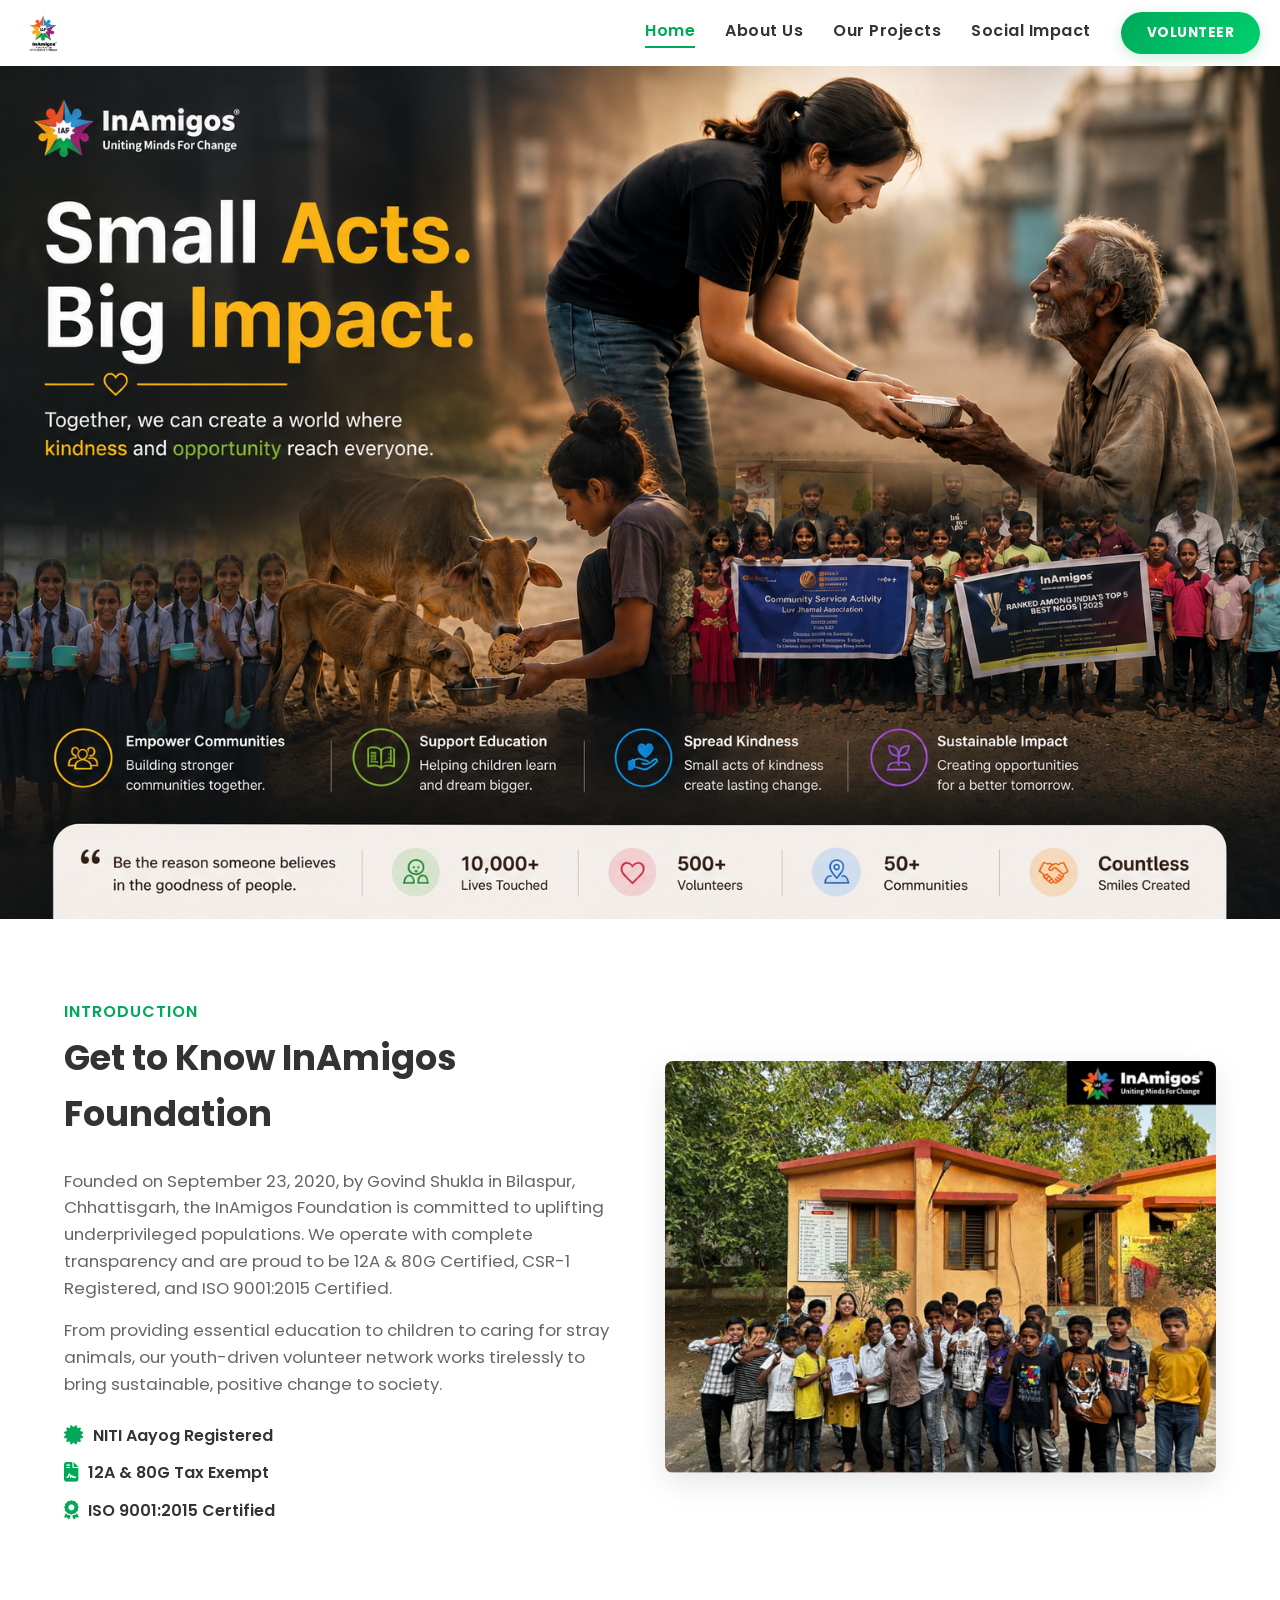
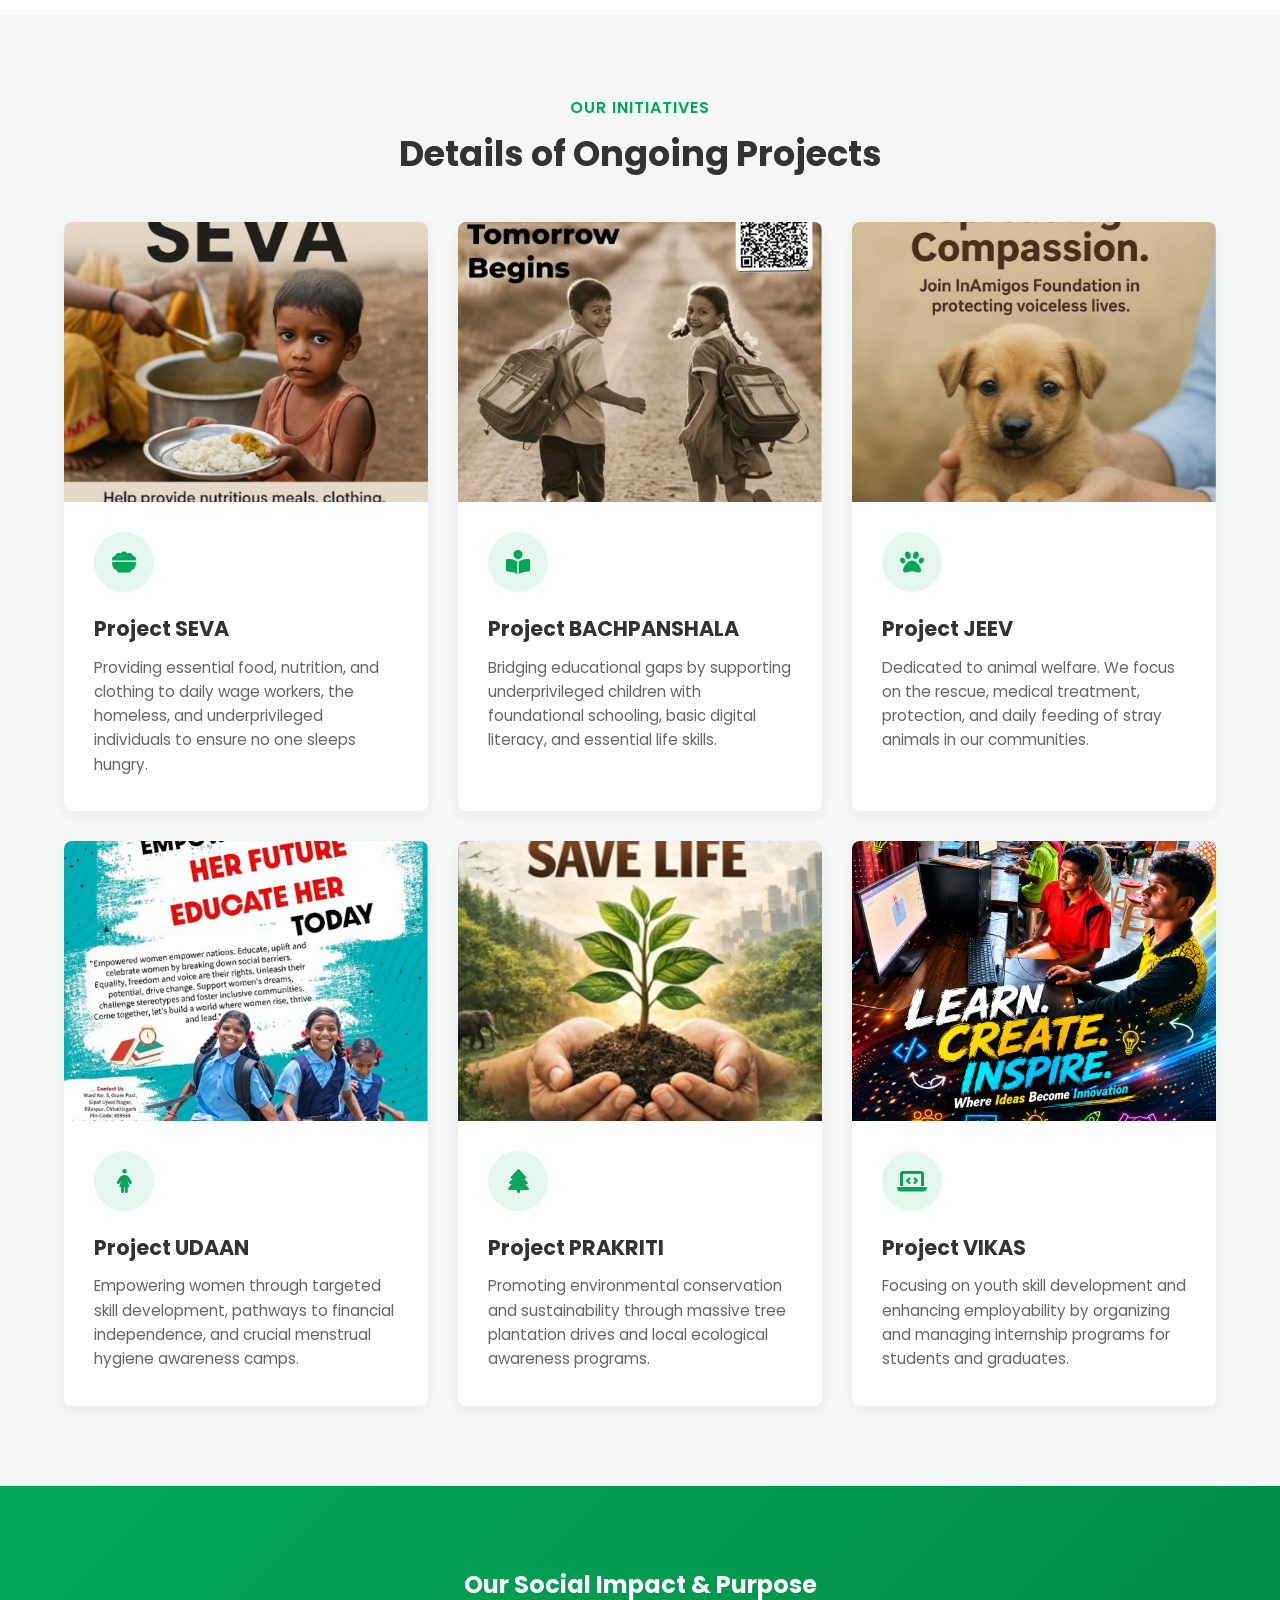
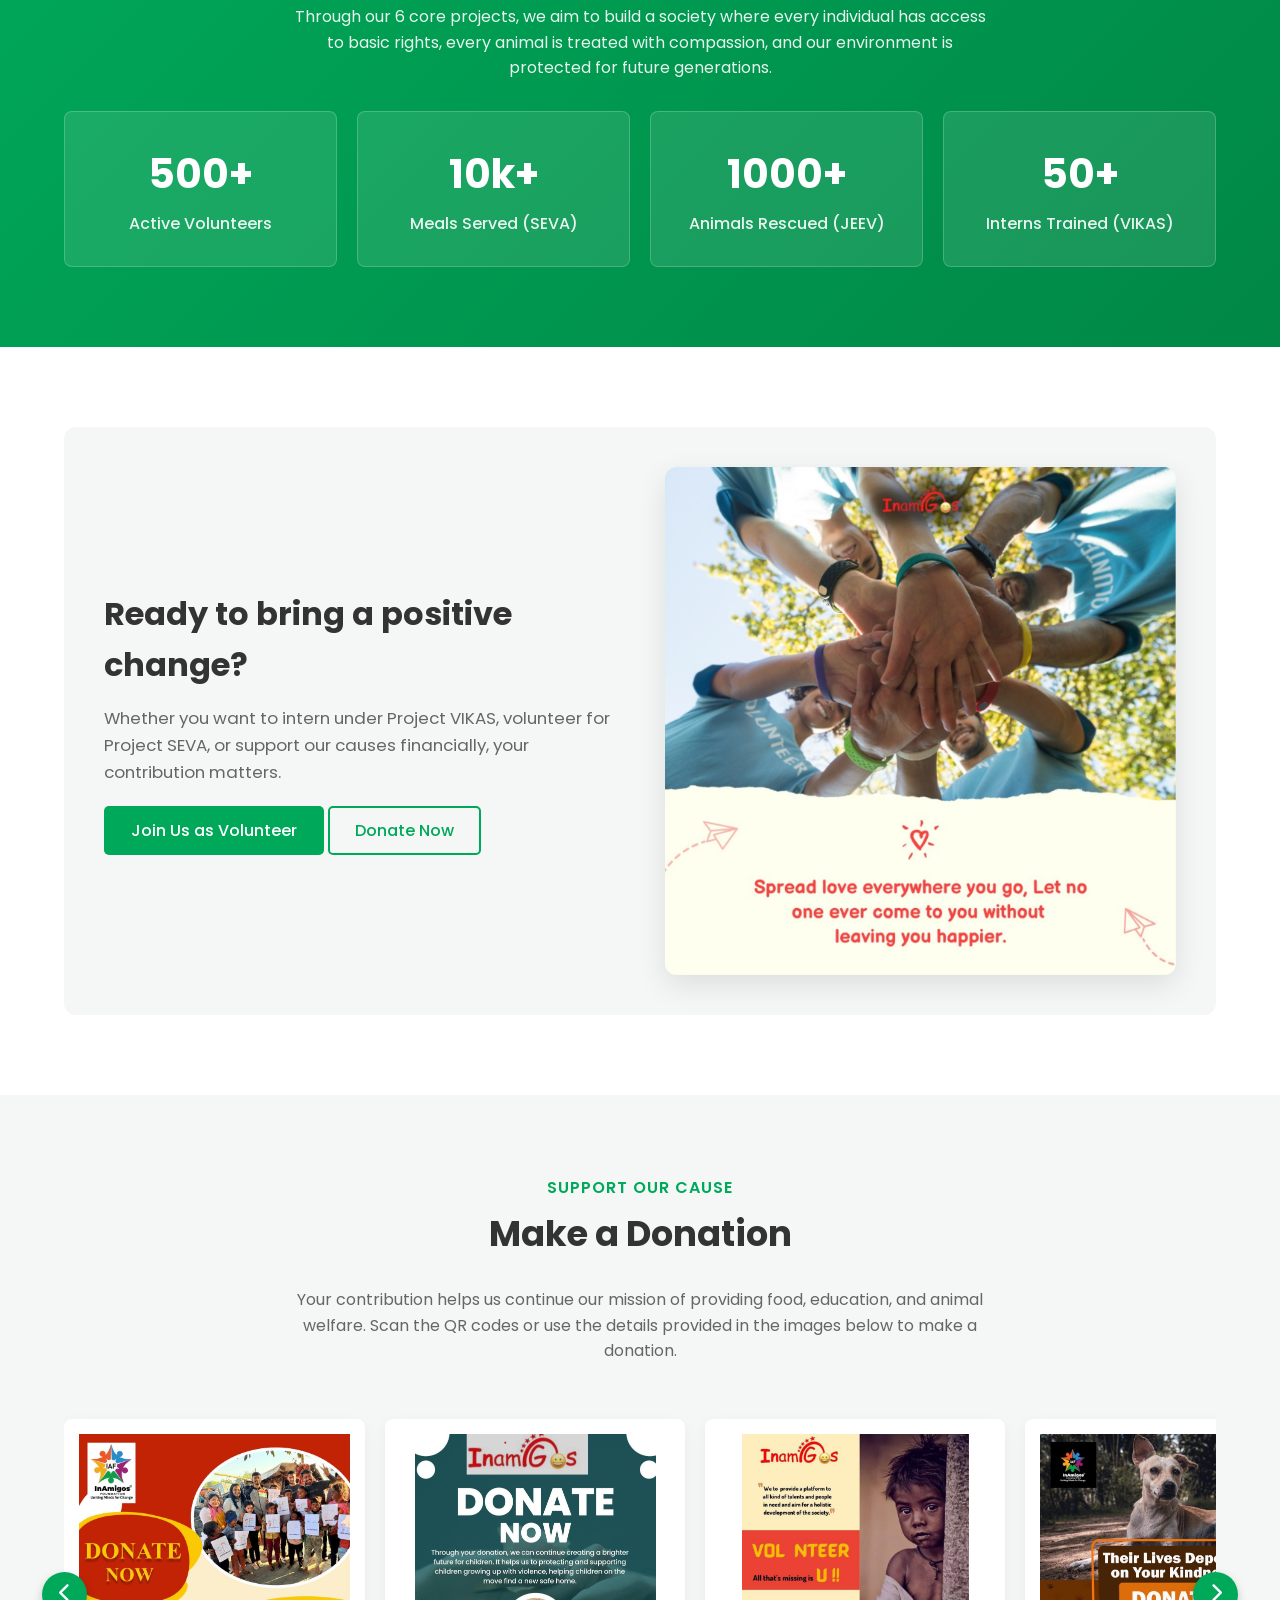
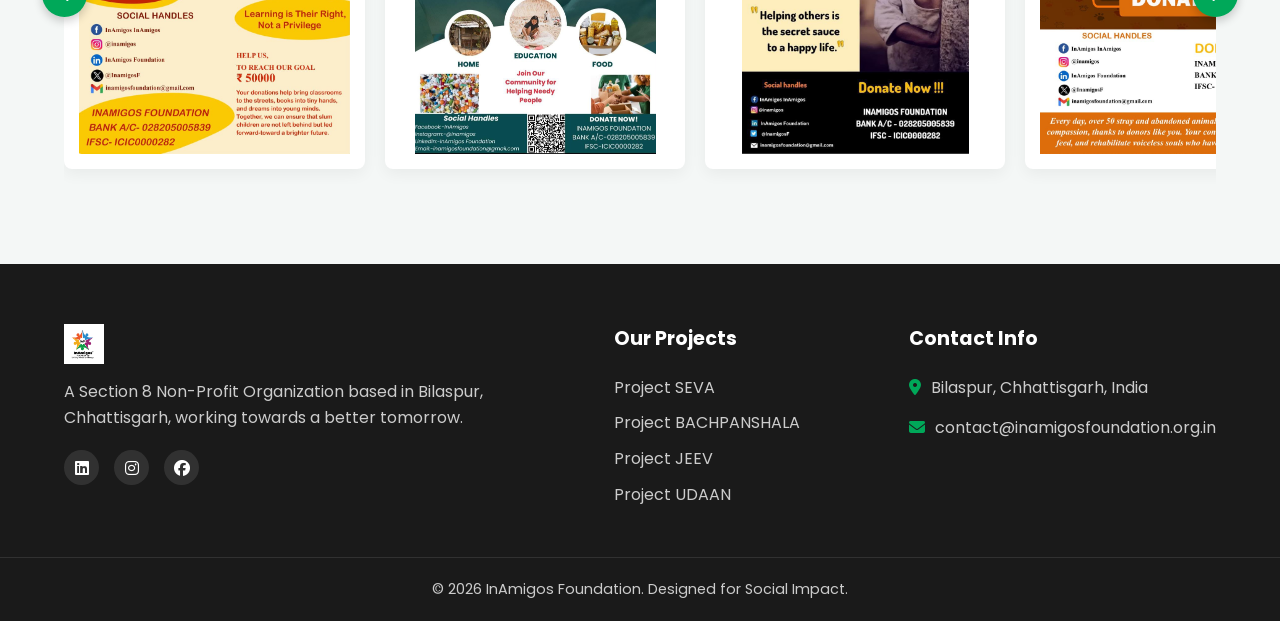
==== index.html @ 5d22c057 "Initial commit: fully designed landing page for InAmigos Foundation" ====
<!DOCTYPE html>
<html lang="en">
<head>
    <meta charset="UTF-8">
    <meta name="viewport" content="width=device-width, initial-scale=1.0">
    <title>InAmigos Foundation - Empowering Communities</title>
    <!-- Google Fonts -->
    <link rel="preconnect" href="https://fonts.googleapis.com">
    <link rel="preconnect" href="https://fonts.gstatic.com" crossorigin>
    <link href="https://fonts.googleapis.com/css2?family=Poppins:wght@300;400;500;600;700;800&display=swap" rel="stylesheet">
    <!-- Font Awesome -->
    <link rel="stylesheet" href="https://cdnjs.cloudflare.com/ajax/libs/font-awesome/6.4.0/css/all.min.css">
    <link rel="stylesheet" href="style.css">
</head>
<body>

    <!-- Header & Navigation -->
    <header class="header">
        <div class="header-inner">
            <a href="index.html" class="logo">
                <img src="images/logo.png" alt="InAmigos Foundation Logo">
            </a>
            <nav class="nav-links">
                <a href="index.html" class="active">Home</a>
                <a href="#about">About Us</a>
                <a href="#projects">Our Projects</a>
                <a href="#impact">Social Impact</a>
                <a href="#volunteer" class="btn-nav">Volunteer</a>
            </nav>
        </div>
    </header>

    <!-- Hero Section -->
    <section class="hero-banner" style="background-color: var(--bg-light);">
        <img src="images/Hero.png" alt="Small Acts. Big Impact." style="width: 100%; height: auto; display: block;">
    </section>

    <!-- About Section -->
    <section id="about" class="about-section">
        <div class="container about-grid">
            <div class="about-text">
                <h4 class="section-subtitle">Introduction</h4>
                <h2 class="section-title">Get to Know InAmigos Foundation</h2>
                <p>Founded on September 23, 2020, by Govind Shukla in Bilaspur, Chhattisgarh, the InAmigos Foundation is committed to uplifting underprivileged populations. We operate with complete transparency and are proud to be 12A & 80G Certified, CSR-1 Registered, and ISO 9001:2015 Certified.</p>
                <p>From providing essential education to children to caring for stray animals, our youth-driven volunteer network works tirelessly to bring sustainable, positive change to society.</p>
                <ul class="cert-list">
                    <li><i class="fa-solid fa-certificate"></i> NITI Aayog Registered</li>
                    <li><i class="fa-solid fa-file-contract"></i> 12A & 80G Tax Exempt</li>
                    <li><i class="fa-solid fa-award"></i> ISO 9001:2015 Certified</li>
                </ul>
            </div>
            <div class="about-image">
                <img src="images/Intro.png" alt="InAmigos Foundation Introduction">
            </div>
        </div>
    </section>

    <!-- Ongoing Projects Section -->
    <section id="projects" class="projects-section">
        <div class="container">
            <div class="text-center">
                <h4 class="section-subtitle">Our Initiatives</h4>
                <h2 class="section-title">Details of Ongoing Projects</h2>
            </div>
            
            <div class="projects-grid">
                <!-- Project SEVA -->
                <div class="project-card">
                    <img src="images/Seva.png" alt="Project SEVA" class="project-image">
                    <div class="project-content">
                        <div class="project-icon"><i class="fa-solid fa-bowl-food"></i></div>
                        <h3>Project SEVA</h3>
                        <p>Providing essential food, nutrition, and clothing to daily wage workers, the homeless, and underprivileged individuals to ensure no one sleeps hungry.</p>
                    </div>
                </div>

                <!-- Project BACHPANSHALA -->
                <div class="project-card">
                    <img src="images/bachpanShala.png" alt="Project BACHPANSHALA" class="project-image">
                    <div class="project-content">
                        <div class="project-icon"><i class="fa-solid fa-book-open-reader"></i></div>
                        <h3>Project BACHPANSHALA</h3>
                        <p>Bridging educational gaps by supporting underprivileged children with foundational schooling, basic digital literacy, and essential life skills.</p>
                    </div>
                </div>

                <!-- Project JEEV -->
                <div class="project-card">
                    <img src="images/Jeev.png" alt="Project JEEV" class="project-image">
                    <div class="project-content">
                        <div class="project-icon"><i class="fa-solid fa-paw"></i></div>
                        <h3>Project JEEV</h3>
                        <p>Dedicated to animal welfare. We focus on the rescue, medical treatment, protection, and daily feeding of stray animals in our communities.</p>
                    </div>
                </div>

                <!-- Project UDAAN -->
                <div class="project-card">
                    <img src="images/Udaan.png" alt="Project UDAAN" class="project-image">
                    <div class="project-content">
                        <div class="project-icon"><i class="fa-solid fa-person-dress"></i></div>
                        <h3>Project UDAAN</h3>
                        <p>Empowering women through targeted skill development, pathways to financial independence, and crucial menstrual hygiene awareness camps.</p>
                    </div>
                </div>

                <!-- Project PRAKRITI -->
                <div class="project-card">
                    <img src="images/Prakriti.png" alt="Project PRAKRITI" class="project-image">
                    <div class="project-content">
                        <div class="project-icon"><i class="fa-solid fa-tree"></i></div>
                        <h3>Project PRAKRITI</h3>
                        <p>Promoting environmental conservation and sustainability through massive tree plantation drives and local ecological awareness programs.</p>
                    </div>
                </div>

                <!-- Project VIKAS -->
                <div class="project-card">
                    <img src="images/Vikas.png" alt="Project VIKAS" class="project-image">
                    <div class="project-content">
                        <div class="project-icon"><i class="fa-solid fa-laptop-code"></i></div>
                        <h3>Project VIKAS</h3>
                        <p>Focusing on youth skill development and enhancing employability by organizing and managing internship programs for students and graduates.</p>
                    </div>
                </div>
            </div>
        </div>
    </section>

    <!-- Social Impact Section -->
    <section id="impact" class="impact-section">
        <div class="container">
            <div class="impact-content text-center">
                <h2 class="text-white">Our Social Impact & Purpose</h2>
                <p class="text-white" style="opacity: 0.9; max-width: 700px; margin: 0 auto 30px;">Through our 6 core projects, we aim to build a society where every individual has access to basic rights, every animal is treated with compassion, and our environment is protected for future generations.</p>
            </div>
            <div class="stats-grid">
                <div class="stat-box">
                    <h3>500+</h3>
                    <p>Active Volunteers</p>
                </div>
                <div class="stat-box">
                    <h3>10k+</h3>
                    <p>Meals Served (SEVA)</p>
                </div>
                <div class="stat-box">
                    <h3>1000+</h3>
                    <p>Animals Rescued (JEEV)</p>
                </div>
                <div class="stat-box">
                    <h3>50+</h3>
                    <p>Interns Trained (VIKAS)</p>
                </div>
            </div>
        </div>
    </section>

    <!-- Call to Action Section -->
    <section id="volunteer" class="cta-section">
        <div class="container cta-grid">
            <div class="cta-text">
                <h2>Ready to bring a positive change?</h2>
                <p>Whether you want to intern under Project VIKAS, volunteer for Project SEVA, or support our causes financially, your contribution matters.</p>
                <div class="cta-buttons" style="margin-top: 20px;">
                    <a href="#" class="btn btn-primary">Join Us as Volunteer</a>
                    <a href="#donate" class="btn btn-outline">Donate Now</a>
                </div>
            </div>
            <div class="cta-image">
                <img src="images/volunteer_hands.png" alt="Volunteers at work" style="border-radius: 12px; box-shadow: 0 10px 30px rgba(0,0,0,0.1);">
            </div>
        </div>
    </section>

    <!-- Donate Section -->
    <section id="donate" class="donate-section">
        <div class="container">
            <div class="text-center">
                <h4 class="section-subtitle">Support Our Cause</h4>
                <h2 class="section-title">Make a Donation</h2>
                <p style="max-width: 700px; margin: 0 auto 40px; color: var(--text-light);">Your contribution helps us continue our mission of providing food, education, and animal welfare. Scan the QR codes or use the details provided in the images below to make a donation.</p>
            </div>
            <div class="slider-wrapper">
                <button class="slider-btn prev-btn" aria-label="Previous image"><i class="fa-solid fa-chevron-left"></i></button>
                <div class="donation-gallery" id="donationSlider">
                    <img src="donation/WhatsApp%20Image%202026-06-23%20at%206.52.00%20AM.jpeg" alt="Donation Info 1">
                    <img src="donation/WhatsApp%20Image%202026-06-23%20at%206.52.01%20AM.jpeg" alt="Donation Info 2">
                    <img src="donation/WhatsApp%20Image%202026-06-23%20at%206.52.01%20AM%20(1).jpeg" alt="Donation Info 3">
                    <img src="donation/WhatsApp%20Image%202026-06-23%20at%206.52.02%20AM.jpeg" alt="Donation Info 4">
                    <img src="donation/WhatsApp%20Image%202026-06-23%20at%206.52.02%20AM%20(1).jpeg" alt="Donation Info 5">
                    <img src="donation/WhatsApp%20Image%202026-06-23%20at%206.52.03%20AM.jpeg" alt="Donation Info 6">
                </div>
                <button class="slider-btn next-btn" aria-label="Next image"><i class="fa-solid fa-chevron-right"></i></button>
            </div>
        </div>
    </section>

    <!-- Footer -->
    <footer class="footer">
        <div class="container footer-grid">
            <div class="footer-about">
                <div class="logo" style="margin-bottom: 15px;">
                    <img src="images/logo.png" alt="InAmigos Foundation Logo" style="height: 40px; width: auto;">
                </div>
                <p>A Section 8 Non-Profit Organization based in Bilaspur, Chhattisgarh, working towards a better tomorrow.</p>
                <div class="social-links">
                    <a href="#"><i class="fa-brands fa-linkedin"></i></a>
                    <a href="#"><i class="fa-brands fa-instagram"></i></a>
                    <a href="#"><i class="fa-brands fa-facebook"></i></a>
                </div>
            </div>
            <div class="footer-links">
                <h4>Our Projects</h4>
                <ul>
                    <li><a href="#projects">Project SEVA</a></li>
                    <li><a href="#projects">Project BACHPANSHALA</a></li>
                    <li><a href="#projects">Project JEEV</a></li>
                    <li><a href="#projects">Project UDAAN</a></li>
                </ul>
            </div>
            <div class="footer-contact">
                <h4>Contact Info</h4>
                <p><i class="fa-solid fa-location-dot"></i> Bilaspur, Chhattisgarh, India</p>
                <p><i class="fa-solid fa-envelope"></i> contact@inamigosfoundation.org.in</p>
            </div>
        </div>
        <div class="footer-bottom">
            <div class="container text-center">
                <p>&copy; 2026 InAmigos Foundation. Designed for Social Impact.</p>
            </div>
        </div>
    </footer>

    <script>
        document.addEventListener('DOMContentLoaded', function() {
            const slider = document.getElementById('donationSlider');
            const prevBtn = document.querySelector('.prev-btn');
            const nextBtn = document.querySelector('.next-btn');

            if(slider && prevBtn && nextBtn) {
                prevBtn.addEventListener('click', () => {
                    slider.scrollBy({ left: -320, behavior: 'smooth' });
                });
                nextBtn.addEventListener('click', () => {
                    slider.scrollBy({ left: 320, behavior: 'smooth' });
                });
            }
        });
    </script>
</body>
</html>
---- style.css ----
/* Google Fonts */
@import url('https://fonts.googleapis.com/css2?family=Poppins:wght@300;400;500;600;700;800&display=swap');

:root {
    --primary: #00A859; /* Trustworthy NGO Green */
    --primary-dark: #008746;
    --text-main: #333333;
    --text-light: #666666;
    --bg-light: #f4f7f6;
    --white: #ffffff;
    --border: #e2e8f0;
}

* {
    margin: 0;
    padding: 0;
    box-sizing: border-box;
    font-family: 'Poppins', sans-serif;
}

body {
    color: var(--text-main);
    line-height: 1.6;
    background-color: var(--white);
    scroll-behavior: smooth;
}

a {
    text-decoration: none;
    color: inherit;
    transition: 0.3s ease;
}

ul { list-style: none; }
img { max-width: 100%; display: block; }

.container {
    width: 90%;
    max-width: 1200px;
    margin: 0 auto;
}

.text-center { text-align: center; }
.text-white { color: var(--white); }

/* Typography */
.section-subtitle {
    color: var(--primary);
    font-size: 1rem;
    font-weight: 600;
    text-transform: uppercase;
    letter-spacing: 1px;
    margin-bottom: 5px;
}

.section-title {
    font-size: 2.2rem;
    color: var(--text-main);
    margin-bottom: 25px;
    font-weight: 700;
}

/* Buttons */
.btn {
    display: inline-block;
    padding: 10px 25px;
    border-radius: 5px;
    font-weight: 500;
    cursor: pointer;
    border: 2px solid transparent;
}

.btn-primary {
    background-color: var(--primary);
    color: var(--white);
}

.btn-primary:hover {
    background-color: var(--primary-dark);
}

.btn-outline {
    background-color: transparent;
    border-color: var(--primary);
    color: var(--primary);
}

.btn-outline:hover {
    background-color: var(--primary);
    color: var(--white);
}

.btn-outline-white {
    background-color: transparent;
    border-color: var(--white);
    color: var(--white);
}

.btn-outline-white:hover {
    background-color: var(--white);
    color: var(--primary);
}

/* Header */
.header {
    background-color: var(--white);
    box-shadow: 0 4px 20px rgba(0,0,0,0.04);
    position: sticky;
    top: 0;
    z-index: 1000;
}

.header-inner {
    display: flex;
    justify-content: space-between;
    align-items: center;
    padding: 8px 20px;
}

.logo {
    display: flex;
    align-items: center;
}

.logo img {
    height: 50px;
    width: auto;
    object-fit: contain;
}

.nav-links {
    display: flex;
    align-items: center;
    gap: 30px;
}

.nav-links a {
    font-weight: 600;
    color: var(--text-main);
    font-size: 1rem;
    position: relative;
    padding-bottom: 5px;
    letter-spacing: 0.5px;
}

.nav-links a:not(.btn-nav)::after {
    content: '';
    position: absolute;
    width: 0;
    height: 2px;
    bottom: 0;
    left: 0;
    background-color: var(--primary);
    transition: width 0.3s ease;
}

.nav-links a:not(.btn-nav):hover::after,
.nav-links a.active:not(.btn-nav)::after {
    width: 100%;
}

.nav-links a:hover, .nav-links a.active {
    color: var(--primary);
}

.btn-nav {
    background: linear-gradient(135deg, var(--primary) 0%, #00d26f 100%);
    color: var(--white) !important;
    padding: 10px 26px !important;
    border-radius: 50px;
    font-weight: 700 !important;
    letter-spacing: 1px;
    text-transform: uppercase;
    font-size: 0.85rem !important;
    transition: all 0.3s ease;
    box-shadow: 0 4px 15px rgba(0, 168, 89, 0.2);
}

.btn-nav:hover {
    transform: translateY(-3px);
    box-shadow: 0 8px 25px rgba(0, 168, 89, 0.4);
}


/* About Section */
.about-section {
    padding: 80px 0;
}

.about-grid {
    display: grid;
    grid-template-columns: 1fr 1fr;
    gap: 50px;
    align-items: center;
}

.about-text p {
    color: var(--text-light);
    margin-bottom: 15px;
    font-size: 1.05rem;
}

.cert-list {
    margin-top: 25px;
}

.cert-list li {
    display: flex;
    align-items: center;
    gap: 10px;
    margin-bottom: 12px;
    font-weight: 600;
    color: var(--text-main);
}

.cert-list i {
    color: var(--primary);
    font-size: 1.2rem;
}

.about-image img {
    border-radius: 8px;
    box-shadow: 0 10px 30px rgba(0,0,0,0.1);
}

/* Projects Section */
.projects-section {
    padding: 80px 0;
    background-color: var(--bg-light);
}

.projects-grid {
    display: grid;
    grid-template-columns: repeat(3, 1fr);
    gap: 30px;
    margin-top: 40px;
}

.project-card {
    position: relative;
    background-color: var(--white);
    border-radius: 8px;
    box-shadow: 0 5px 15px rgba(0,0,0,0.05);
    transition: 0.3s;
    display: flex;
    flex-direction: column;
    overflow: hidden;
    height: 100%;
    border-bottom: 4px solid transparent;
}

.project-card:hover {
    transform: translateY(-5px);
    border-bottom-color: var(--primary);
    box-shadow: 0 10px 25px rgba(0,0,0,0.1);
}

.project-image {
    position: absolute;
    top: 0;
    left: 0;
    width: 100%;
    height: 280px;
    object-fit: cover;
    display: block;
    z-index: 2;
    transition: all 0.4s ease;
    background-color: var(--white);
}

.project-card:hover .project-image {
    height: 100%;
    object-fit: contain;
    background-color: rgba(0, 0, 0, 0.85);
}

.project-content {
    margin-top: 280px;
    padding: 30px;
    display: flex;
    flex-direction: column;
    align-items: flex-start;
    text-align: left;
    flex-grow: 1;
}

.project-icon {
    width: 60px;
    height: 60px;
    background-color: rgba(0, 168, 89, 0.1);
    color: var(--primary);
    border-radius: 50%;
    display: flex;
    align-items: center;
    justify-content: center;
    font-size: 1.5rem;
    margin-bottom: 20px;
}

.project-content h3 {
    font-size: 1.3rem;
    margin-bottom: 10px;
    color: var(--text-main);
}

.project-content p {
    color: var(--text-light);
    font-size: 0.95rem;
    margin: 0;
}

/* Impact Section */
.impact-section {
    padding: 80px 0;
    background-color: var(--primary);
    background-image: linear-gradient(135deg, var(--primary) 0%, var(--primary-dark) 100%);
}

.stats-grid {
    display: grid;
    grid-template-columns: repeat(4, 1fr);
    gap: 20px;
    text-align: center;
}

.stat-box {
    background-color: rgba(255,255,255,0.1);
    padding: 30px 20px;
    border-radius: 8px;
    color: var(--white);
    border: 1px solid rgba(255,255,255,0.2);
}

.stat-box h3 {
    font-size: 2.5rem;
    margin-bottom: 5px;
}

.stat-box p {
    font-weight: 500;
    opacity: 0.9;
}

/* CTA Section */
.cta-section {
    padding: 80px 0;
}

.cta-grid {
    display: grid;
    grid-template-columns: 1fr 1fr;
    gap: 50px;
    align-items: center;
    background-color: var(--bg-light);
    padding: 40px;
    border-radius: 12px;
}

.cta-text h2 {
    font-size: 2rem;
    margin-bottom: 15px;
}

.cta-text p {
    color: var(--text-light);
    font-size: 1.05rem;
}

/* Footer */
.footer {
    background-color: #1a1a1a;
    color: #cccccc;
    padding: 60px 0 20px;
}

.footer-grid {
    display: grid;
    grid-template-columns: 2fr 1fr 1fr;
    gap: 40px;
    margin-bottom: 40px;
}

.footer-about .logo {
    color: var(--white);
    font-size: 1.5rem;
}

.social-links {
    display: flex;
    gap: 15px;
    margin-top: 20px;
}

.social-links a {
    width: 35px;
    height: 35px;
    background-color: rgba(255,255,255,0.1);
    color: var(--white);
    display: flex;
    align-items: center;
    justify-content: center;
    border-radius: 50%;
}

.social-links a:hover {
    background-color: var(--primary);
}

.footer h4 {
    color: var(--white);
    font-size: 1.2rem;
    margin-bottom: 20px;
}

.footer-links ul li {
    margin-bottom: 10px;
}

.footer-links ul li a:hover {
    color: var(--primary);
}

.footer-contact p {
    margin-bottom: 15px;
    display: flex;
    gap: 10px;
}

.footer-contact i {
    color: var(--primary);
    margin-top: 4px;
}

.footer-bottom {
    border-top: 1px solid rgba(255,255,255,0.1);
    padding-top: 20px;
    font-size: 0.9rem;
}

/* Donate Section */
.donate-section {
    padding: 80px 0;
    background-color: var(--bg-light);
}

.slider-wrapper {
    position: relative;
    display: flex;
    align-items: center;
}

.donation-gallery {
    display: flex;
    overflow-x: auto;
    scroll-snap-type: x mandatory;
    gap: 20px;
    padding: 15px 0;
    scroll-behavior: smooth;
    -ms-overflow-style: none;
    scrollbar-width: none;
    width: 100%;
}

.donation-gallery::-webkit-scrollbar {
    display: none;
}

.donation-gallery img {
    flex: 0 0 300px;
    height: 350px;
    object-fit: contain;
    background-color: var(--white);
    border-radius: 8px;
    box-shadow: 0 5px 15px rgba(0,0,0,0.05);
    padding: 15px;
    transition: transform 0.3s ease;
    scroll-snap-align: center;
}

.donation-gallery img:hover {
    transform: scale(1.03);
    box-shadow: 0 10px 25px rgba(0,0,0,0.1);
}

.slider-btn {
    background: var(--primary);
    color: white;
    border: none;
    border-radius: 50%;
    width: 45px;
    height: 45px;
    cursor: pointer;
    position: absolute;
    z-index: 10;
    box-shadow: 0 4px 10px rgba(0,0,0,0.2);
    display: flex;
    align-items: center;
    justify-content: center;
    font-size: 1.2rem;
    transition: 0.3s;
}

.slider-btn:hover {
    background: var(--primary-dark);
}

.prev-btn { left: -22px; }
.next-btn { right: -22px; }

/* Responsive */
@media (max-width: 992px) {
    .about-grid, .cta-grid { grid-template-columns: 1fr; }
    .projects-grid { grid-template-columns: repeat(2, 1fr); }
    .stats-grid { grid-template-columns: repeat(2, 1fr); }
    .footer-grid { grid-template-columns: 1fr 1fr; }
}

@media (max-width: 768px) {
    .nav-links { display: none; }
    .projects-grid, .stats-grid, .footer-grid { grid-template-columns: 1fr; }
}
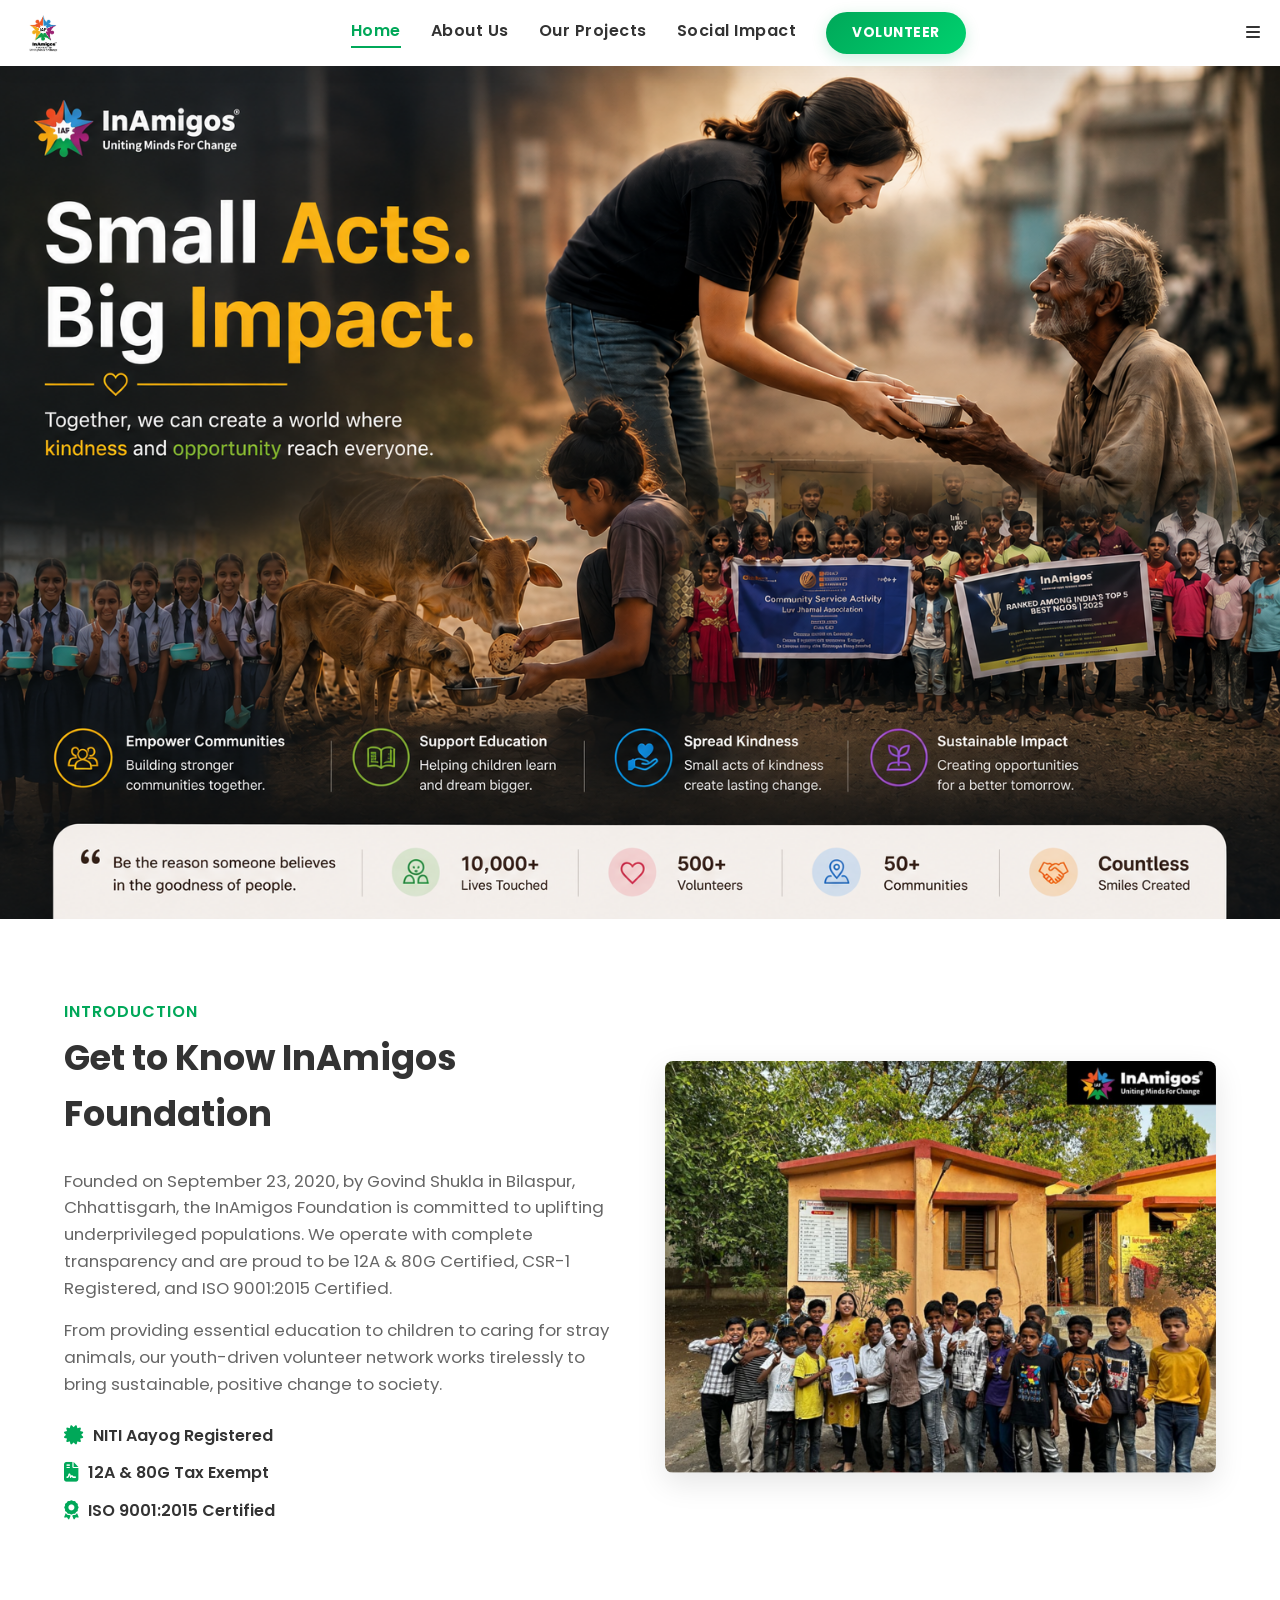
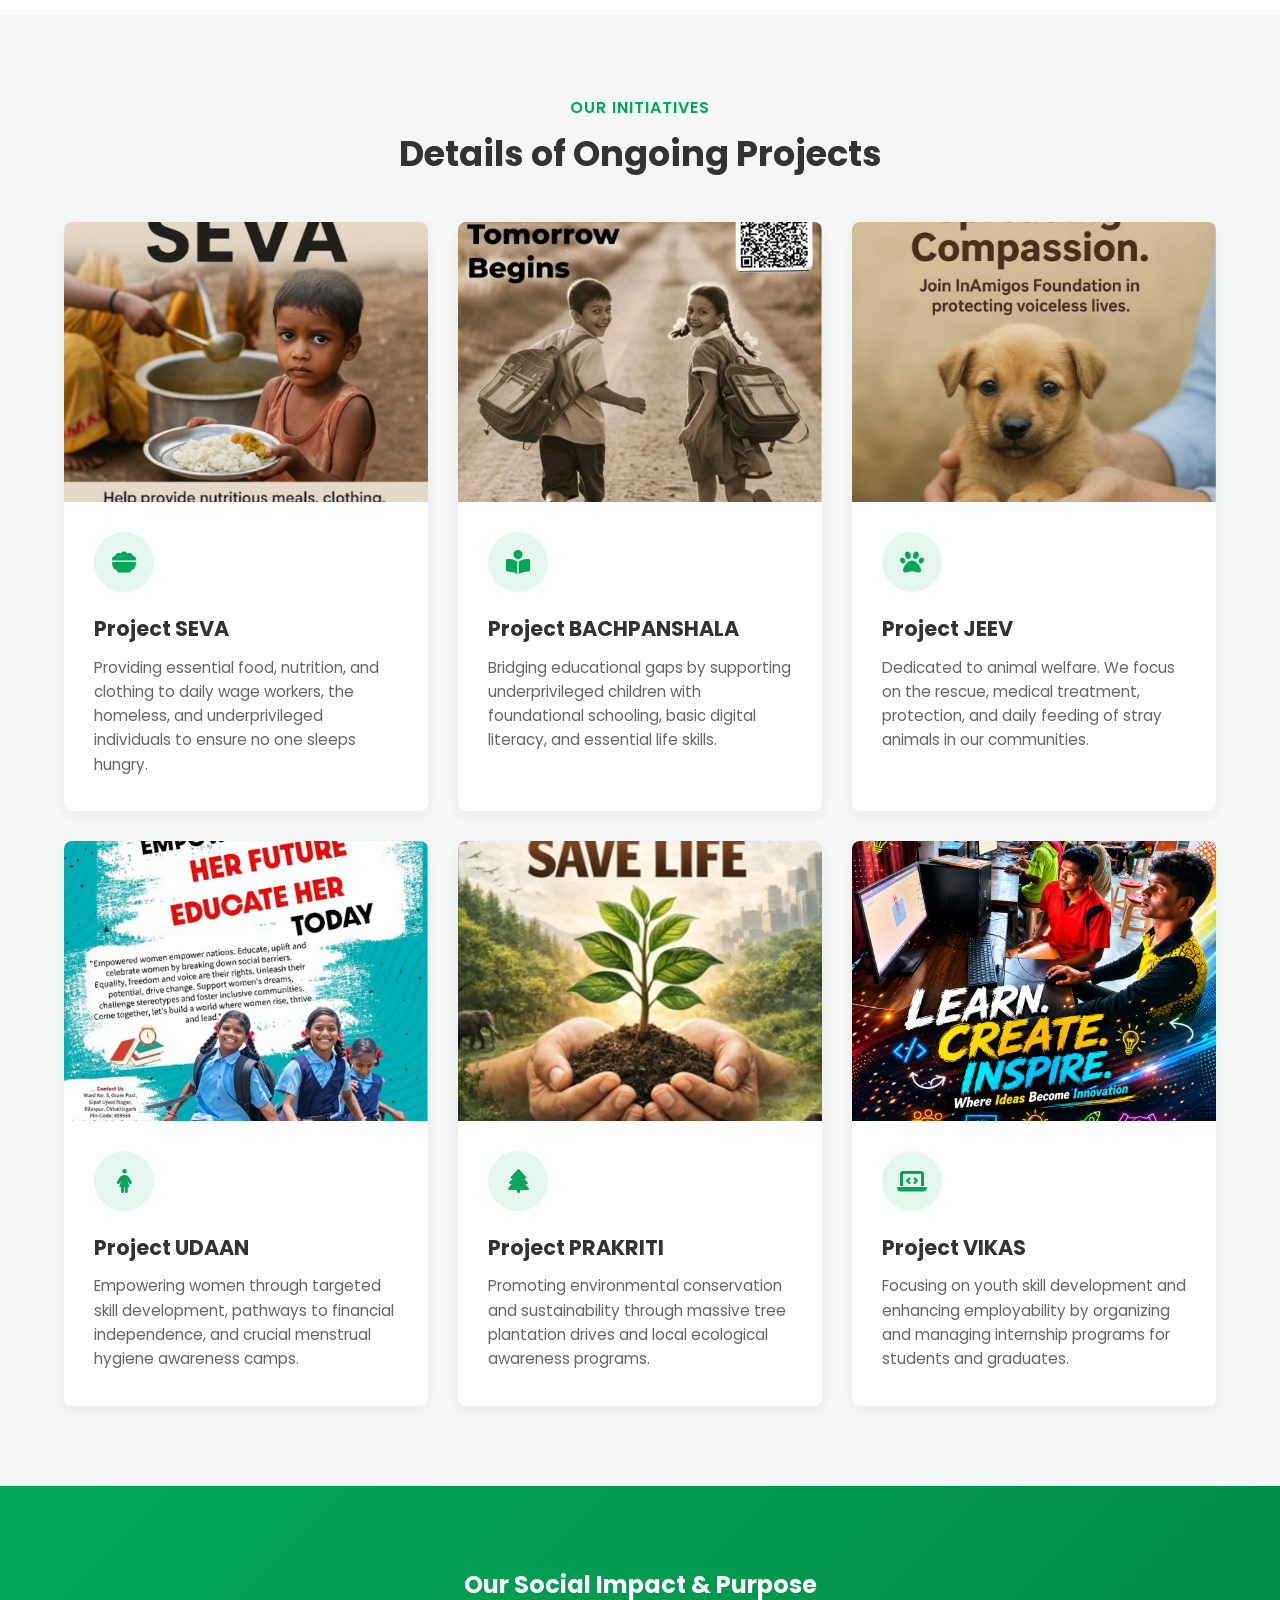
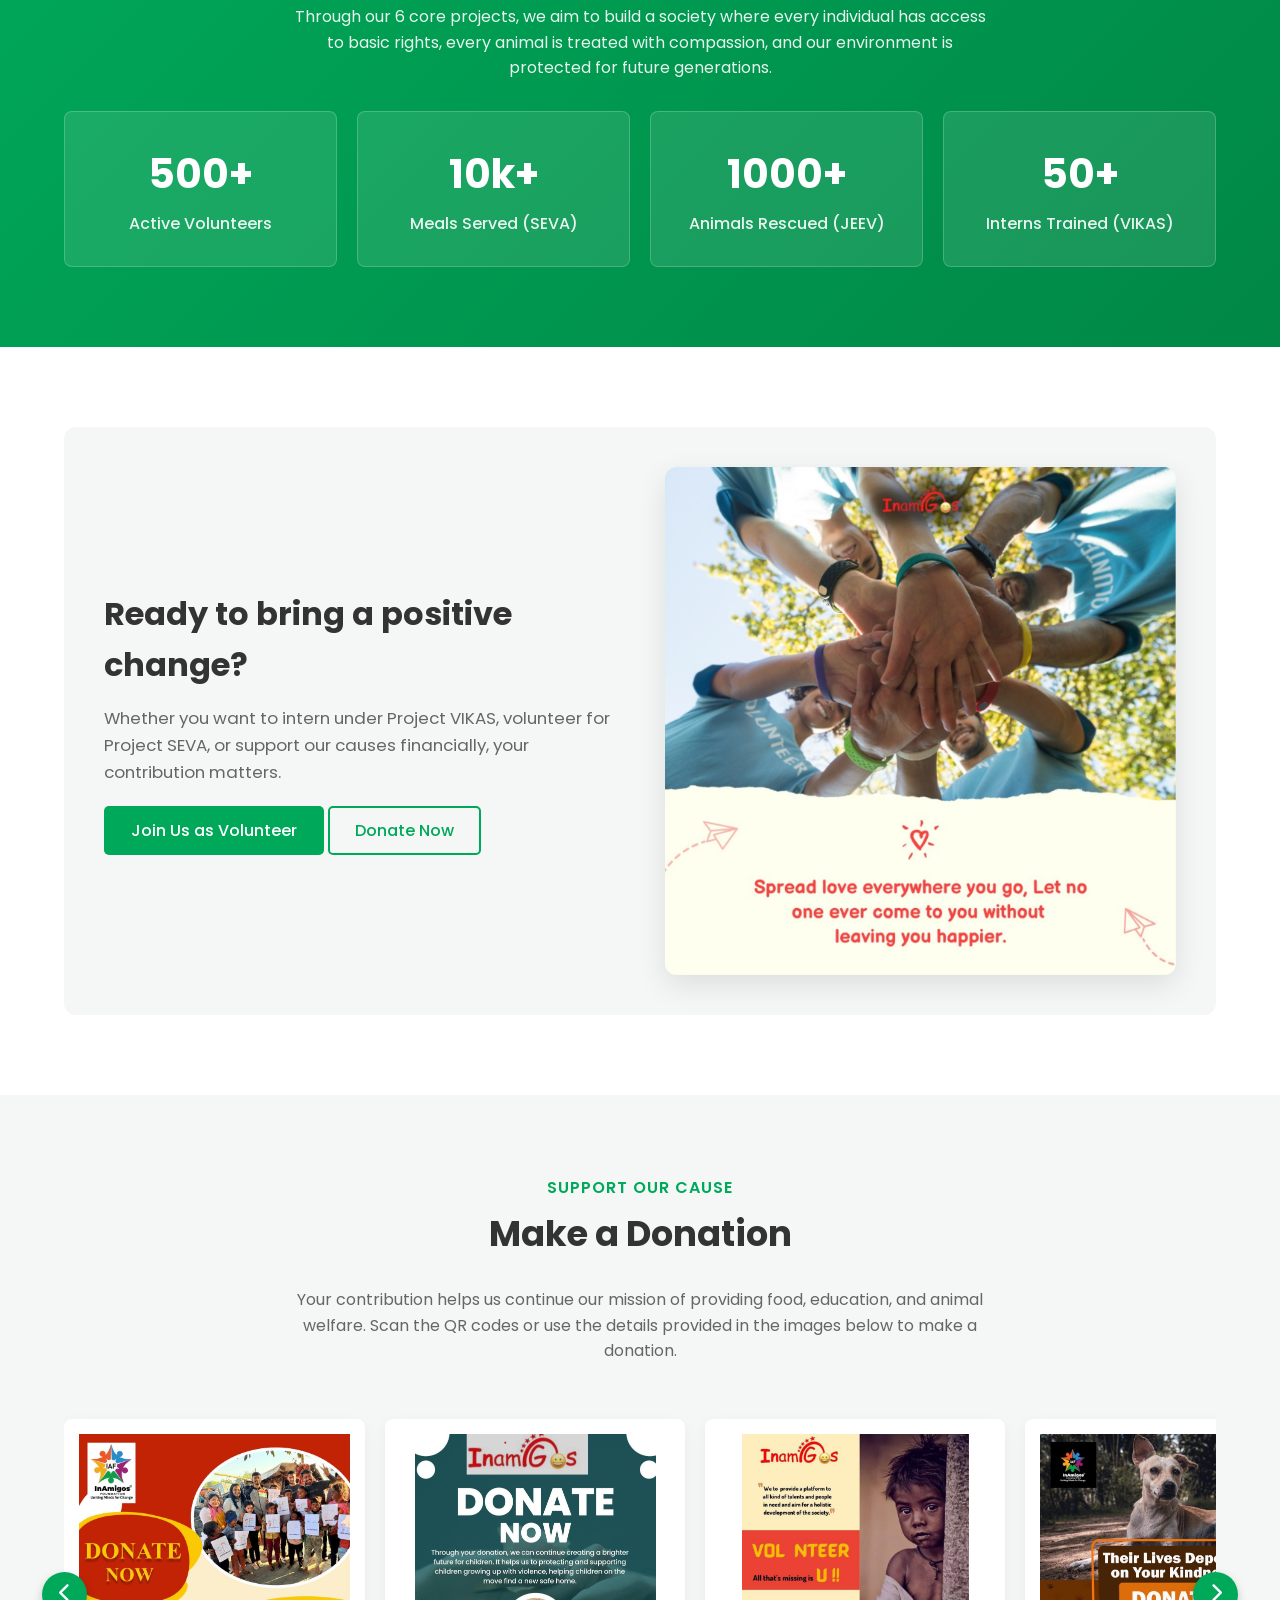
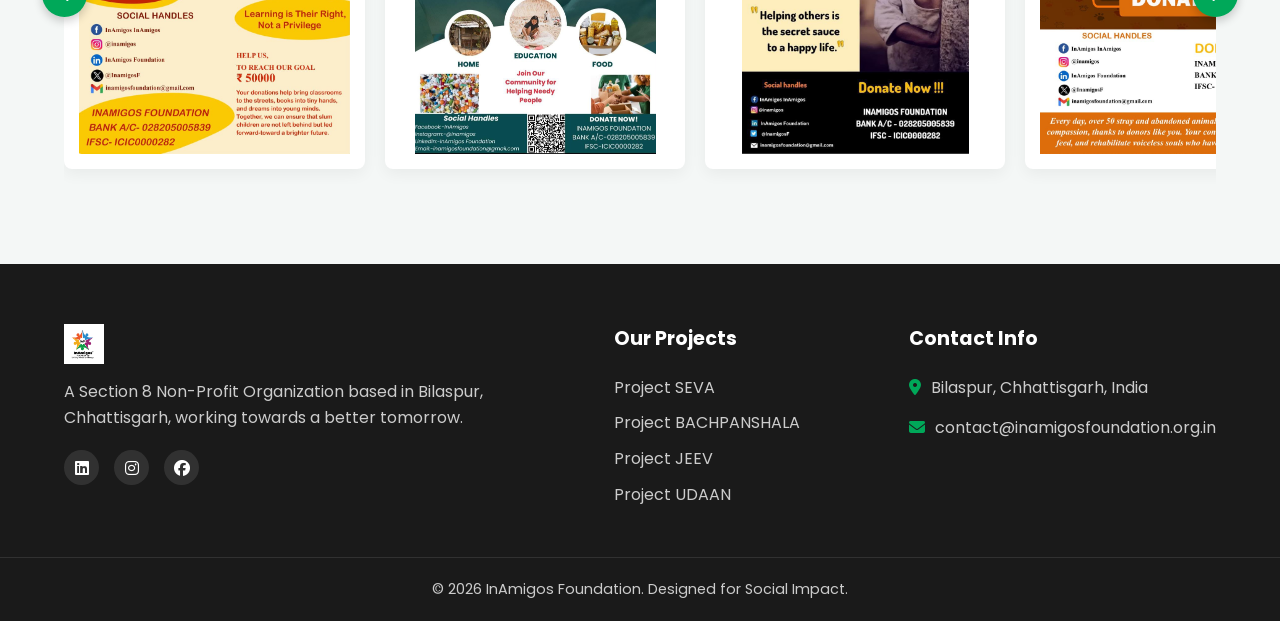
==== commit 88a438a4: "UI Polish: Mobile responsive navbar, project image un-cropping, and styling fixes" ====
--- a/index.html
+++ b/index.html
@@ -10,7 +10,7 @@
     <link href="https://fonts.googleapis.com/css2?family=Poppins:wght@300;400;500;600;700;800&display=swap" rel="stylesheet">
     <!-- Font Awesome -->
     <link rel="stylesheet" href="https://cdnjs.cloudflare.com/ajax/libs/font-awesome/6.4.0/css/all.min.css">
-    <link rel="stylesheet" href="style.css">
+    <link rel="stylesheet" href="style.css?v=2.0">
 </head>
 <body>
 
@@ -27,6 +27,9 @@
                 <a href="#impact">Social Impact</a>
                 <a href="#volunteer" class="btn-nav">Volunteer</a>
             </nav>
+            <div class="hamburger">
+                <i class="fa-solid fa-bars"></i>
+            </div>
         </div>
     </header>
 
@@ -245,6 +248,16 @@
                     slider.scrollBy({ left: 320, behavior: 'smooth' });
                 });
             }
+
+            // Mobile Menu Toggle
+            const hamburger = document.querySelector('.hamburger');
+            const navLinks = document.querySelector('.nav-links');
+            if(hamburger && navLinks) {
+                hamburger.addEventListener('click', () => {
+                    navLinks.classList.toggle('active');
+                    hamburger.classList.toggle('active');
+                });
+            }
         });
     </script>
 </body>
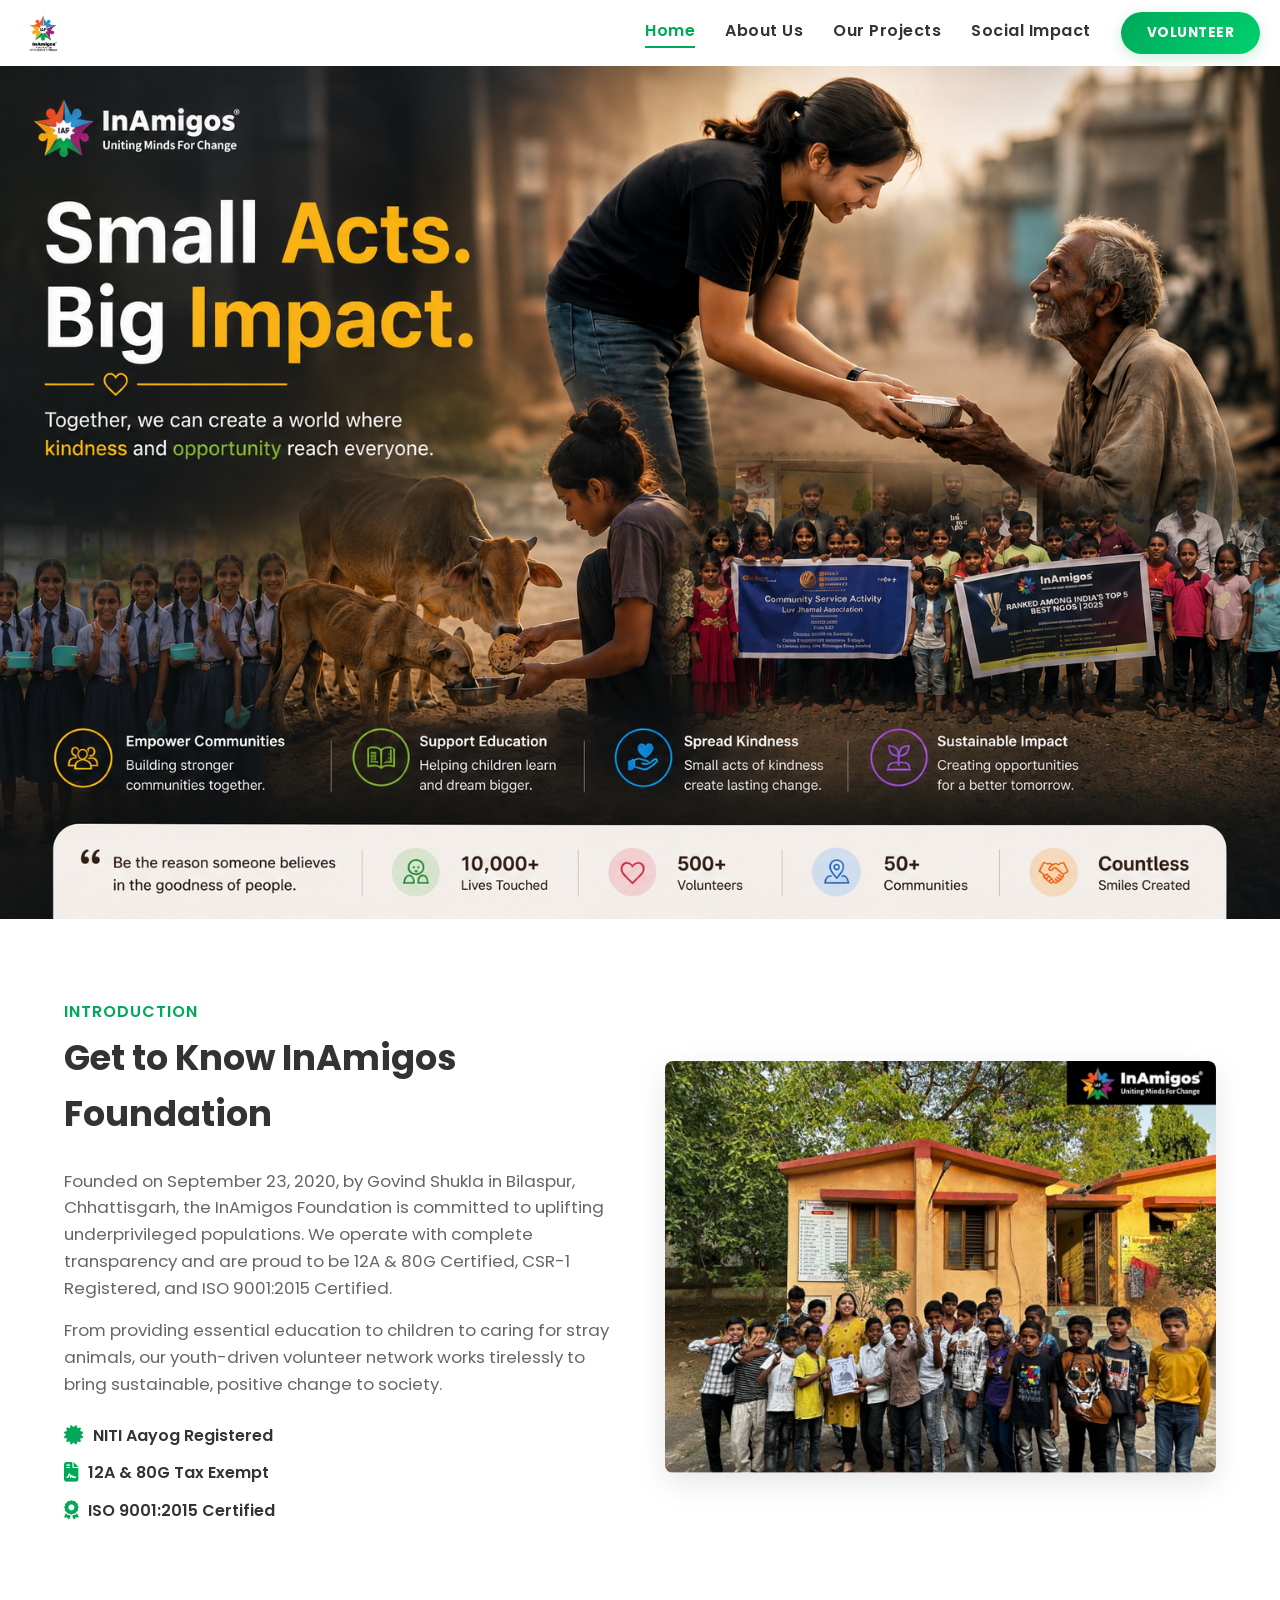
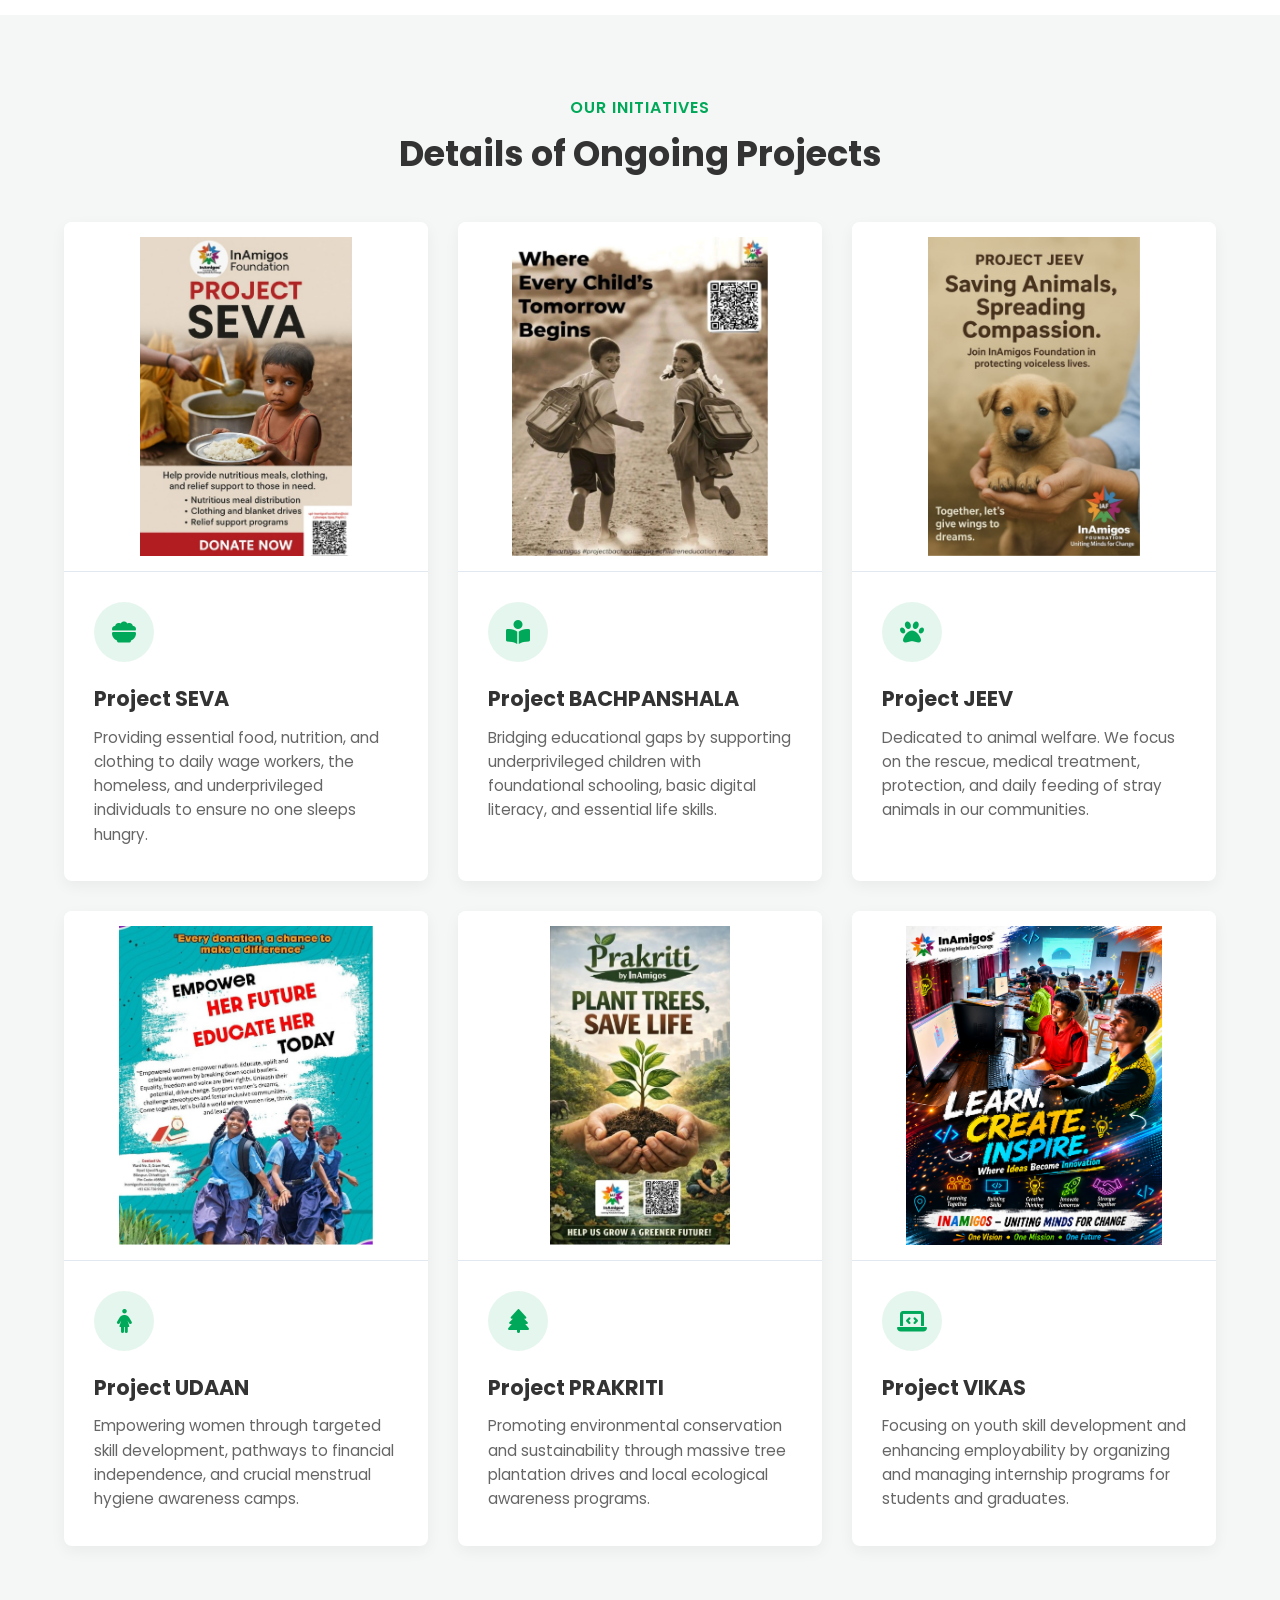
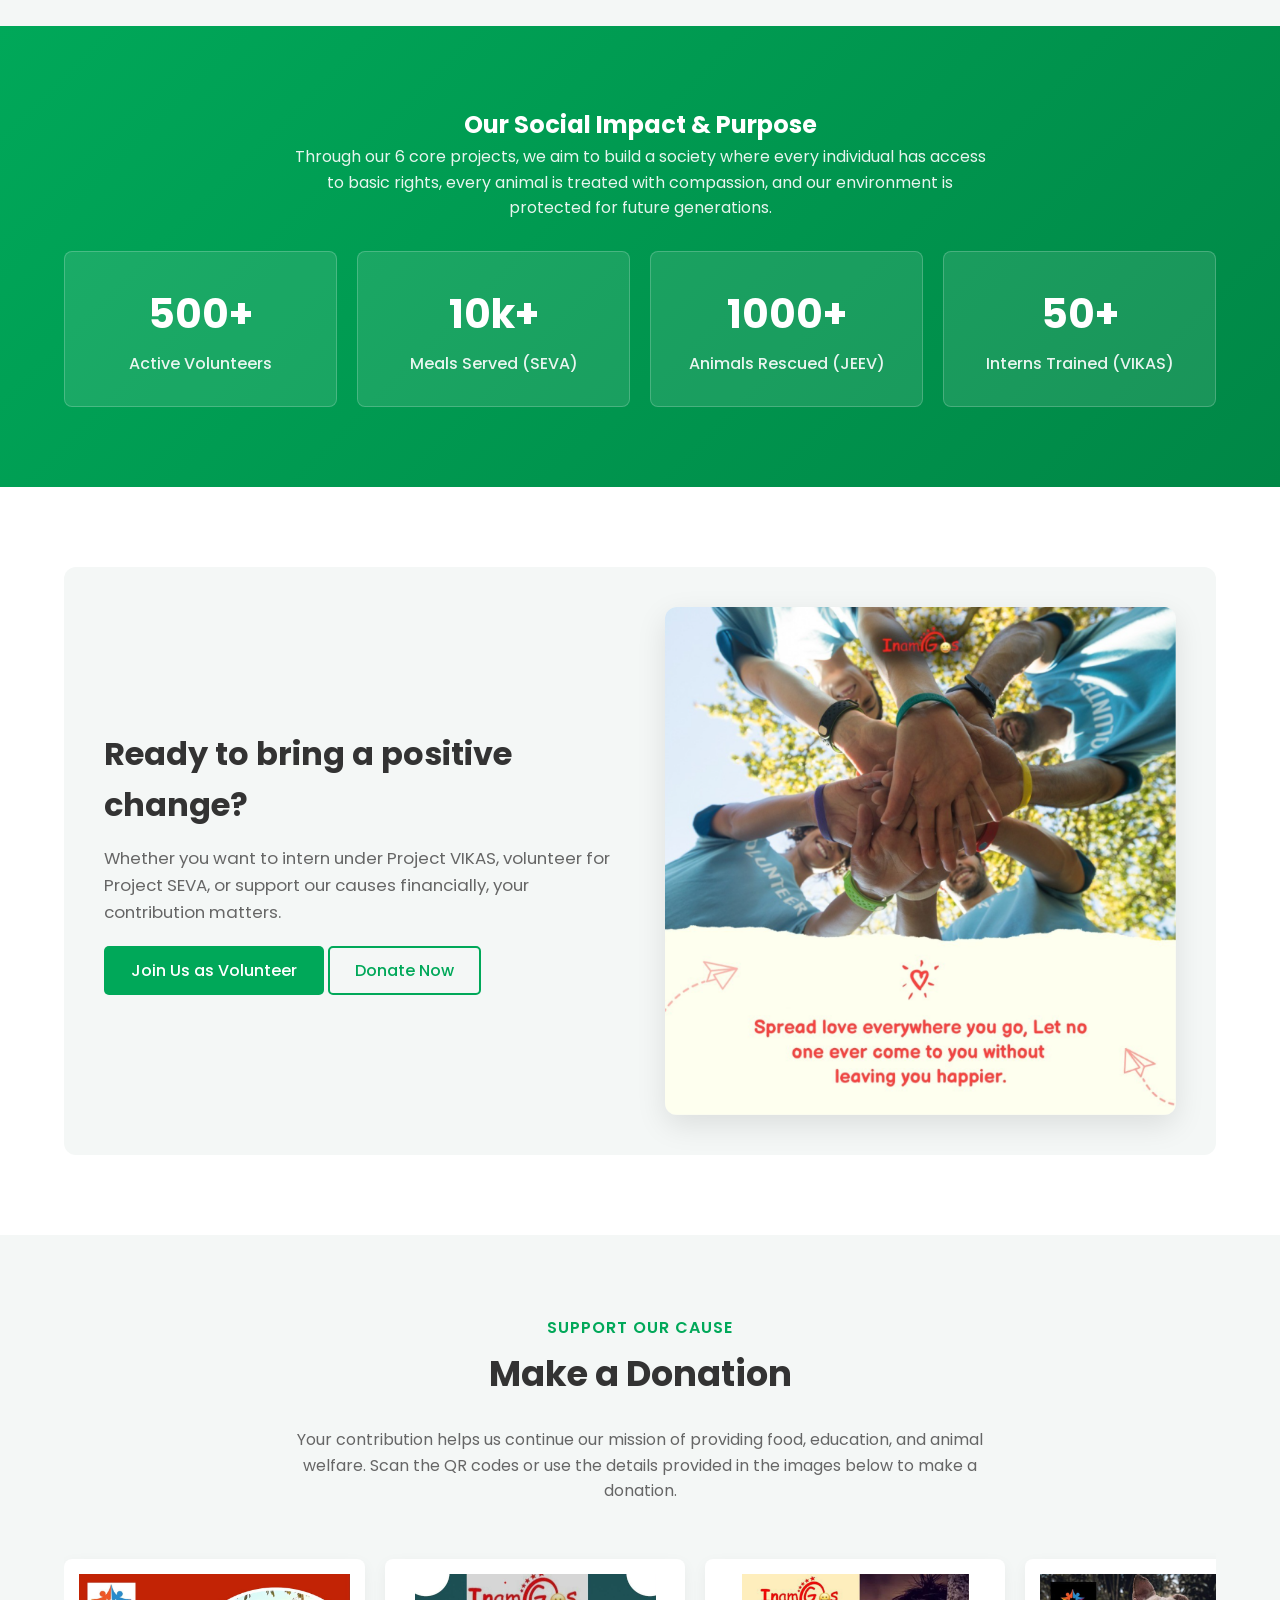
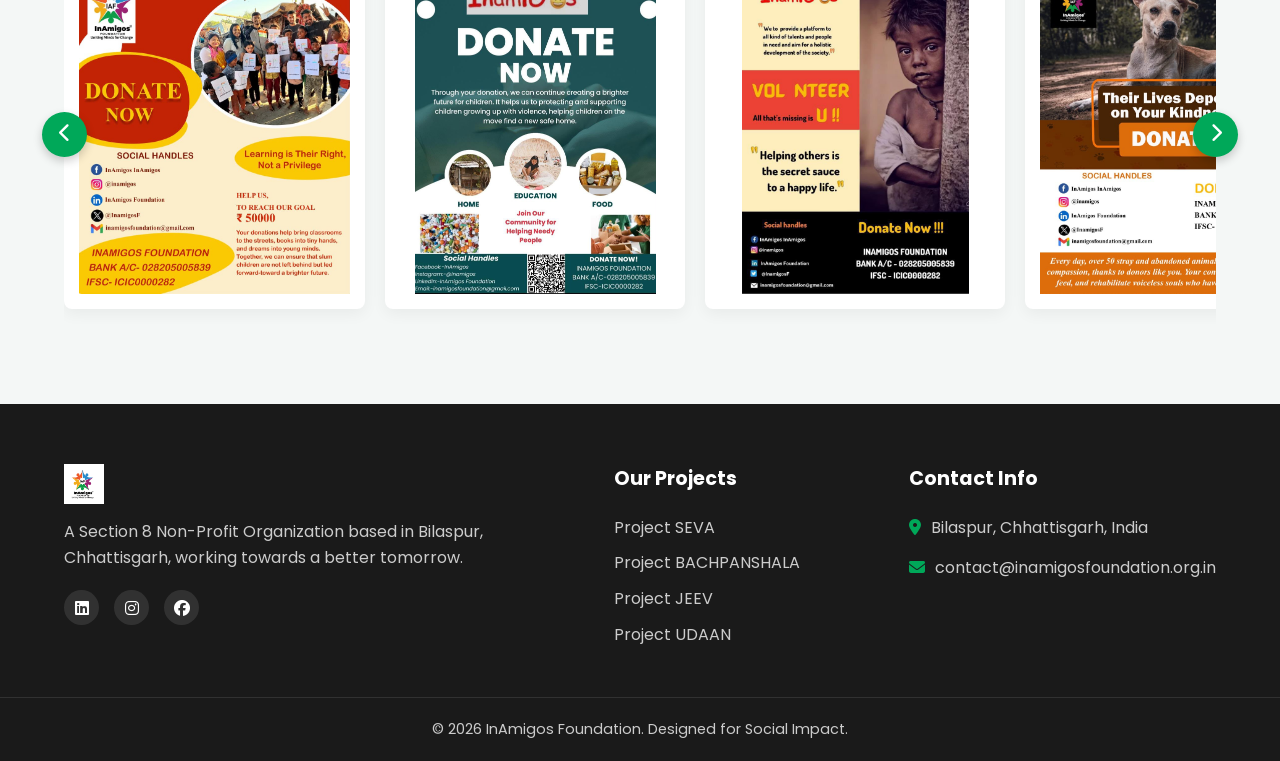
==== commit 88e0adc3: "Clean up source code by removing HTML and CSS comments" ====
--- a/index.html
+++ b/index.html
@@ -4,17 +4,14 @@
     <meta charset="UTF-8">
     <meta name="viewport" content="width=device-width, initial-scale=1.0">
     <title>InAmigos Foundation - Empowering Communities</title>
-    <!-- Google Fonts -->
     <link rel="preconnect" href="https://fonts.googleapis.com">
     <link rel="preconnect" href="https://fonts.gstatic.com" crossorigin>
     <link href="https://fonts.googleapis.com/css2?family=Poppins:wght@300;400;500;600;700;800&display=swap" rel="stylesheet">
-    <!-- Font Awesome -->
     <link rel="stylesheet" href="https://cdnjs.cloudflare.com/ajax/libs/font-awesome/6.4.0/css/all.min.css">
     <link rel="stylesheet" href="style.css?v=2.0">
 </head>
 <body>
 
-    <!-- Header & Navigation -->
     <header class="header">
         <div class="header-inner">
             <a href="index.html" class="logo">
@@ -33,12 +30,10 @@
         </div>
     </header>
 
-    <!-- Hero Section -->
     <section class="hero-banner" style="background-color: var(--bg-light);">
         <img src="images/Hero.png" alt="Small Acts. Big Impact." style="width: 100%; height: auto; display: block;">
     </section>
 
-    <!-- About Section -->
     <section id="about" class="about-section">
         <div class="container about-grid">
             <div class="about-text">
@@ -58,7 +53,6 @@
         </div>
     </section>
 
-    <!-- Ongoing Projects Section -->
     <section id="projects" class="projects-section">
         <div class="container">
             <div class="text-center">
@@ -67,7 +61,6 @@
             </div>
             
             <div class="projects-grid">
-                <!-- Project SEVA -->
                 <div class="project-card">
                     <img src="images/Seva.png" alt="Project SEVA" class="project-image">
                     <div class="project-content">
@@ -77,7 +70,6 @@
                     </div>
                 </div>
 
-                <!-- Project BACHPANSHALA -->
                 <div class="project-card">
                     <img src="images/bachpanShala.png" alt="Project BACHPANSHALA" class="project-image">
                     <div class="project-content">
@@ -87,7 +79,6 @@
                     </div>
                 </div>
 
-                <!-- Project JEEV -->
                 <div class="project-card">
                     <img src="images/Jeev.png" alt="Project JEEV" class="project-image">
                     <div class="project-content">
@@ -97,7 +88,6 @@
                     </div>
                 </div>
 
-                <!-- Project UDAAN -->
                 <div class="project-card">
                     <img src="images/Udaan.png" alt="Project UDAAN" class="project-image">
                     <div class="project-content">
@@ -107,7 +97,6 @@
                     </div>
                 </div>
 
-                <!-- Project PRAKRITI -->
                 <div class="project-card">
                     <img src="images/Prakriti.png" alt="Project PRAKRITI" class="project-image">
                     <div class="project-content">
@@ -117,7 +106,6 @@
                     </div>
                 </div>
 
-                <!-- Project VIKAS -->
                 <div class="project-card">
                     <img src="images/Vikas.png" alt="Project VIKAS" class="project-image">
                     <div class="project-content">
@@ -130,7 +118,6 @@
         </div>
     </section>
 
-    <!-- Social Impact Section -->
     <section id="impact" class="impact-section">
         <div class="container">
             <div class="impact-content text-center">
@@ -158,7 +145,6 @@
         </div>
     </section>
 
-    <!-- Call to Action Section -->
     <section id="volunteer" class="cta-section">
         <div class="container cta-grid">
             <div class="cta-text">
@@ -175,7 +161,6 @@
         </div>
     </section>
 
-    <!-- Donate Section -->
     <section id="donate" class="donate-section">
         <div class="container">
             <div class="text-center">
@@ -198,7 +183,6 @@
         </div>
     </section>
 
-    <!-- Footer -->
     <footer class="footer">
         <div class="container footer-grid">
             <div class="footer-about">
--- a/style.css
+++ b/style.css
@@ -1,4 +1,3 @@
-/* Google Fonts */
 @import url('https://fonts.googleapis.com/css2?family=Poppins:wght@300;400;500;600;700;800&display=swap');
 
 :root {
@@ -23,6 +22,7 @@
     line-height: 1.6;
     background-color: var(--white);
     scroll-behavior: smooth;
+    overflow-x: hidden;
 }
 
 a {
@@ -43,7 +43,6 @@
 .text-center { text-align: center; }
 .text-white { color: var(--white); }
 
-/* Typography */
 .section-subtitle {
     color: var(--primary);
     font-size: 1rem;
@@ -60,7 +59,6 @@
     font-weight: 700;
 }
 
-/* Buttons */
 .btn {
     display: inline-block;
     padding: 10px 25px;
@@ -101,7 +99,6 @@
     color: var(--primary);
 }
 
-/* Header */
 .header {
     background-color: var(--white);
     box-shadow: 0 4px 20px rgba(0,0,0,0.04);
@@ -181,8 +178,13 @@
     box-shadow: 0 8px 25px rgba(0, 168, 89, 0.4);
 }
 
-
-/* About Section */
+.hamburger {
+    display: none;
+    font-size: 1.8rem;
+    color: var(--primary);
+    cursor: pointer;
+}
+
 .about-section {
     padding: 80px 0;
 }
@@ -223,7 +225,6 @@
     box-shadow: 0 10px 30px rgba(0,0,0,0.1);
 }
 
-/* Projects Section */
 .projects-section {
     padding: 80px 0;
     background-color: var(--bg-light);
@@ -256,26 +257,17 @@
 }
 
 .project-image {
-    position: absolute;
-    top: 0;
-    left: 0;
     width: 100%;
-    height: 280px;
-    object-fit: cover;
+    height: auto;
+    max-height: 350px;
+    object-fit: contain;
     display: block;
-    z-index: 2;
-    transition: all 0.4s ease;
     background-color: var(--white);
-}
-
-.project-card:hover .project-image {
-    height: 100%;
-    object-fit: contain;
-    background-color: rgba(0, 0, 0, 0.85);
+    border-bottom: 1px solid var(--border);
+    padding: 15px;
 }
 
 .project-content {
-    margin-top: 280px;
     padding: 30px;
     display: flex;
     flex-direction: column;
@@ -309,7 +301,6 @@
     margin: 0;
 }
 
-/* Impact Section */
 .impact-section {
     padding: 80px 0;
     background-color: var(--primary);
@@ -341,7 +332,6 @@
     opacity: 0.9;
 }
 
-/* CTA Section */
 .cta-section {
     padding: 80px 0;
 }
@@ -366,7 +356,6 @@
     font-size: 1.05rem;
 }
 
-/* Footer */
 .footer {
     background-color: #1a1a1a;
     color: #cccccc;
@@ -437,7 +426,6 @@
     font-size: 0.9rem;
 }
 
-/* Donate Section */
 .donate-section {
     padding: 80px 0;
     background-color: var(--bg-light);
@@ -507,7 +495,6 @@
 .prev-btn { left: -22px; }
 .next-btn { right: -22px; }
 
-/* Responsive */
 @media (max-width: 992px) {
     .about-grid, .cta-grid { grid-template-columns: 1fr; }
     .projects-grid { grid-template-columns: repeat(2, 1fr); }
@@ -516,6 +503,67 @@
 }
 
 @media (max-width: 768px) {
-    .nav-links { display: none; }
+    .hamburger { display: block; }
+    
+    .nav-links { 
+        display: flex;
+        flex-direction: column;
+        position: absolute;
+        top: 100%;
+        left: 0;
+        width: 100%;
+        background-color: var(--white);
+        padding: 0;
+        max-height: 0;
+        overflow: hidden;
+        transition: max-height 0.4s ease;
+        box-shadow: 0 10px 15px rgba(0,0,0,0.05);
+        gap: 0;
+    }
+    
+    .nav-links.active {
+        max-height: 400px;
+        padding: 20px 0;
+    }
+    
+    .nav-links a {
+        width: 100%;
+        text-align: center;
+        padding: 15px 0;
+    }
+    
+    .nav-links a:not(.btn-nav)::after {
+        display: none;
+    }
+    
+    .btn-nav {
+        max-width: 200px;
+        margin: 10px auto;
+    }
+
     .projects-grid, .stats-grid, .footer-grid { grid-template-columns: 1fr; }
-}
+    
+    .about-section, .projects-section, .impact-section, .volunteer-section, .donate-section {
+        padding: 50px 0;
+    }
+    
+    .section-title h2 {
+        font-size: 2rem;
+    }
+    
+    .section-title p {
+        font-size: 1rem;
+    }
+    
+    .donation-gallery img {
+        flex: 0 0 260px;
+        height: 300px;
+    }
+    
+    .prev-btn { left: 0px; }
+    .next-btn { right: 0px; }
+    
+    .hero-banner img {
+        margin-top: 10px;
+    }
+}
